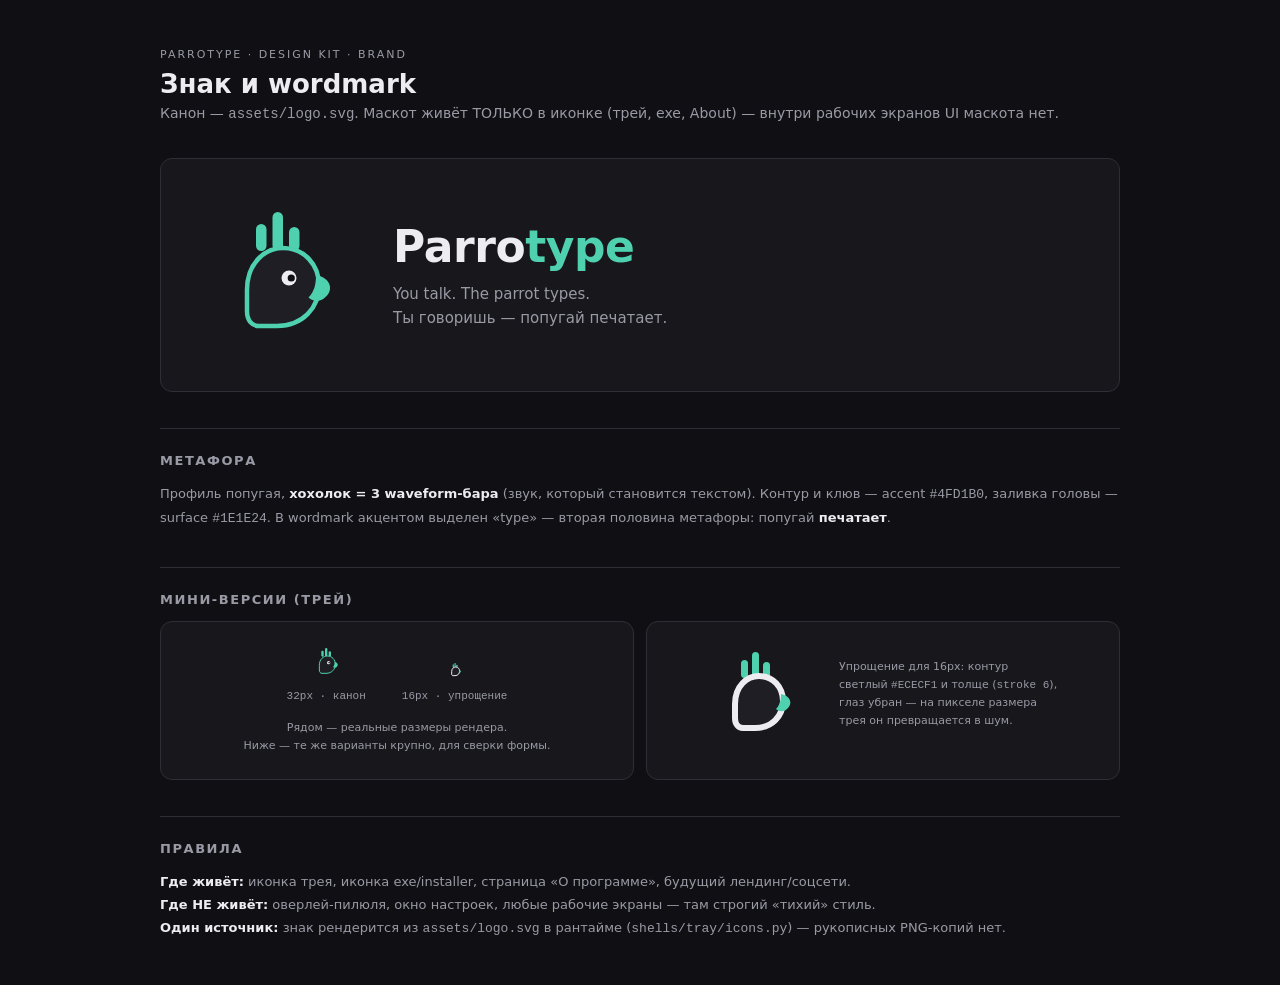
==== design/kit/logo.html @ 26a40add "design: brand kit — self-contained preview cards for design iteration Six dsCard HTML previews (desi" ====
<!-- @dsCard group="Brand" -->
<!doctype html>
<html lang="ru">
<head>
<meta charset="utf-8">
<meta name="viewport" content="width=device-width, initial-scale=1">
<title>Parrotype — Brand / Logo</title>
<style>
  * { margin:0; padding:0; box-sizing:border-box; }
  body {
    background:#101014; color:#ECECF1;
    font-family:"Segoe UI Variable","Segoe UI",system-ui,sans-serif;
    padding:48px; min-height:100vh;
  }
  .wrap { max-width:960px; margin:0 auto; }
  .eyebrow { font-size:11px; letter-spacing:.18em; text-transform:uppercase; color:#9A9AA6; margin-bottom:8px; }
  h1 { font-size:26px; font-weight:600; margin-bottom:6px; }
  .sub { color:#9A9AA6; font-size:14px; margin-bottom:36px; }
  h2 { font-size:13px; font-weight:600; letter-spacing:.12em; text-transform:uppercase;
       color:#9A9AA6; margin:36px 0 14px; padding-top:24px; border-top:1px solid #2E2E36; }
  .mono { font-family:"Cascadia Mono","Consolas",monospace; }
  .hero { display:flex; align-items:center; gap:44px; background:#17171C; border:1px solid #2E2E36;
          border-radius:12px; padding:44px; }
  .wordmark { font-size:44px; font-weight:700; letter-spacing:-0.01em; }
  .wordmark .a { color:#4FD1B0; }
  .slogan { margin-top:10px; font-size:15px; color:#9A9AA6; line-height:1.6; }
  .grid { display:grid; grid-template-columns:1fr 1fr; gap:12px; }
  .cell { background:#17171C; border:1px solid #2E2E36; border-radius:12px; padding:24px;
          display:flex; flex-direction:column; align-items:center; gap:14px; }
  .cell .cap { font-size:11px; color:#9A9AA6; text-align:center; line-height:1.6; }
  .sizes { display:flex; align-items:flex-end; gap:36px; }
  .sizebox { display:flex; flex-direction:column; align-items:center; gap:10px; }
  .rules { font-size:13px; color:#9A9AA6; line-height:1.8; }
  .rules b { color:#ECECF1; font-weight:600; }
  svg { display:block; }
</style>
</head>
<body>
<div class="wrap">
  <div class="eyebrow">Parrotype · Design Kit · Brand</div>
  <h1>Знак и wordmark</h1>
  <div class="sub">Канон — <span class="mono">assets/logo.svg</span>. Маскот живёт ТОЛЬКО в иконке (трей, exe, About) — внутри рабочих экранов UI маскота нет.</div>

  <div class="hero">
    <!-- canonical mark, verbatim from assets/logo.svg -->
    <svg width="144" height="144" viewBox="0 0 96 96" xmlns="http://www.w3.org/2000/svg" aria-label="Parrotype mark">
      <rect x="34" y="14" width="7" height="18" rx="3.5" fill="#4FD1B0"/>
      <rect x="45" y="6"  width="7" height="26" rx="3.5" fill="#4FD1B0"/>
      <rect x="56" y="16" width="7" height="16" rx="3.5" fill="#4FD1B0"/>
      <path d="M28 58 C28 40 40 30 52 30 C66 30 76 41 76 55 C76 70 65 82 48 82 L36 82 C31 82 28 78 28 72 Z" fill="#1E1E24" stroke="#4FD1B0" stroke-width="3"/>
      <path d="M74 48 C84 50 86 58 80 63 C77 66 72 66 69 63 C73 59 74 54 74 48 Z" fill="#4FD1B0"/>
      <circle cx="56" cy="50" r="5" fill="#ECECF1"/>
      <circle cx="57.5" cy="50" r="2.4" fill="#101014"/>
    </svg>
    <div>
      <div class="wordmark">Parro<span class="a">type</span></div>
      <div class="slogan">You talk. The parrot types.<br>Ты говоришь — попугай печатает.</div>
    </div>
  </div>

  <h2>Метафора</h2>
  <div class="rules">
    Профиль попугая, <b>хохолок = 3 waveform-бара</b> (звук, который становится текстом). Контур и клюв — accent
    <span class="mono">#4FD1B0</span>, заливка головы — surface <span class="mono">#1E1E24</span>.
    В wordmark акцентом выделен «type» — вторая половина метафоры: попугай <b>печатает</b>.
  </div>

  <h2>Мини-версии (трей)</h2>
  <div class="grid">
    <div class="cell">
      <div class="sizes">
        <div class="sizebox">
          <svg width="32" height="32" viewBox="0 0 96 96" xmlns="http://www.w3.org/2000/svg">
            <rect x="34" y="14" width="7" height="18" rx="3.5" fill="#4FD1B0"/>
            <rect x="45" y="6"  width="7" height="26" rx="3.5" fill="#4FD1B0"/>
            <rect x="56" y="16" width="7" height="16" rx="3.5" fill="#4FD1B0"/>
            <path d="M28 58 C28 40 40 30 52 30 C66 30 76 41 76 55 C76 70 65 82 48 82 L36 82 C31 82 28 78 28 72 Z" fill="#1E1E24" stroke="#4FD1B0" stroke-width="3"/>
            <path d="M74 48 C84 50 86 58 80 63 C77 66 72 66 69 63 C73 59 74 54 74 48 Z" fill="#4FD1B0"/>
            <circle cx="56" cy="50" r="5" fill="#ECECF1"/>
            <circle cx="57.5" cy="50" r="2.4" fill="#101014"/>
          </svg>
          <div class="cap mono">32px · канон</div>
        </div>
        <div class="sizebox">
          <svg width="16" height="16" viewBox="0 0 96 96" xmlns="http://www.w3.org/2000/svg">
            <rect x="34" y="14" width="7" height="18" rx="3.5" fill="#4FD1B0"/>
            <rect x="45" y="6"  width="7" height="26" rx="3.5" fill="#4FD1B0"/>
            <rect x="56" y="16" width="7" height="16" rx="3.5" fill="#4FD1B0"/>
            <path d="M28 58 C28 40 40 30 52 30 C66 30 76 41 76 55 C76 70 65 82 48 82 L36 82 C31 82 28 78 28 72 Z" fill="#1E1E24" stroke="#ECECF1" stroke-width="6"/>
            <path d="M74 48 C84 50 86 58 80 63 C77 66 72 66 69 63 C73 59 74 54 74 48 Z" fill="#4FD1B0"/>
          </svg>
          <div class="cap mono">16px · упрощение</div>
        </div>
      </div>
      <div class="cap">Рядом — реальные размеры рендера.<br>Ниже — те же варианты крупно, для сверки формы.</div>
    </div>
    <div class="cell">
      <div class="sizes">
        <svg width="96" height="96" viewBox="0 0 96 96" xmlns="http://www.w3.org/2000/svg">
          <rect x="34" y="14" width="7" height="18" rx="3.5" fill="#4FD1B0"/>
          <rect x="45" y="6"  width="7" height="26" rx="3.5" fill="#4FD1B0"/>
          <rect x="56" y="16" width="7" height="16" rx="3.5" fill="#4FD1B0"/>
          <path d="M28 58 C28 40 40 30 52 30 C66 30 76 41 76 55 C76 70 65 82 48 82 L36 82 C31 82 28 78 28 72 Z" fill="#1E1E24" stroke="#ECECF1" stroke-width="6"/>
          <path d="M74 48 C84 50 86 58 80 63 C77 66 72 66 69 63 C73 59 74 54 74 48 Z" fill="#4FD1B0"/>
        </svg>
        <div class="cap" style="align-self:center; max-width:220px; text-align:left;">
          Упрощение для 16px: контур светлый <span class="mono">#ECECF1</span> и толще
          (<span class="mono">stroke 6</span>), глаз убран — на пикселе размера трея он превращается в шум.
        </div>
      </div>
    </div>
  </div>

  <h2>Правила</h2>
  <div class="rules">
    <b>Где живёт:</b> иконка трея, иконка exe/installer, страница «О программе», будущий лендинг/соцсети.<br>
    <b>Где НЕ живёт:</b> оверлей-пилюля, окно настроек, любые рабочие экраны — там строгий «тихий» стиль.<br>
    <b>Один источник:</b> знак рендерится из <span class="mono">assets/logo.svg</span> в рантайме
    (<span class="mono">shells/tray/icons.py</span>) — рукописных PNG-копий нет.
  </div>
</div>
</body>
</html>
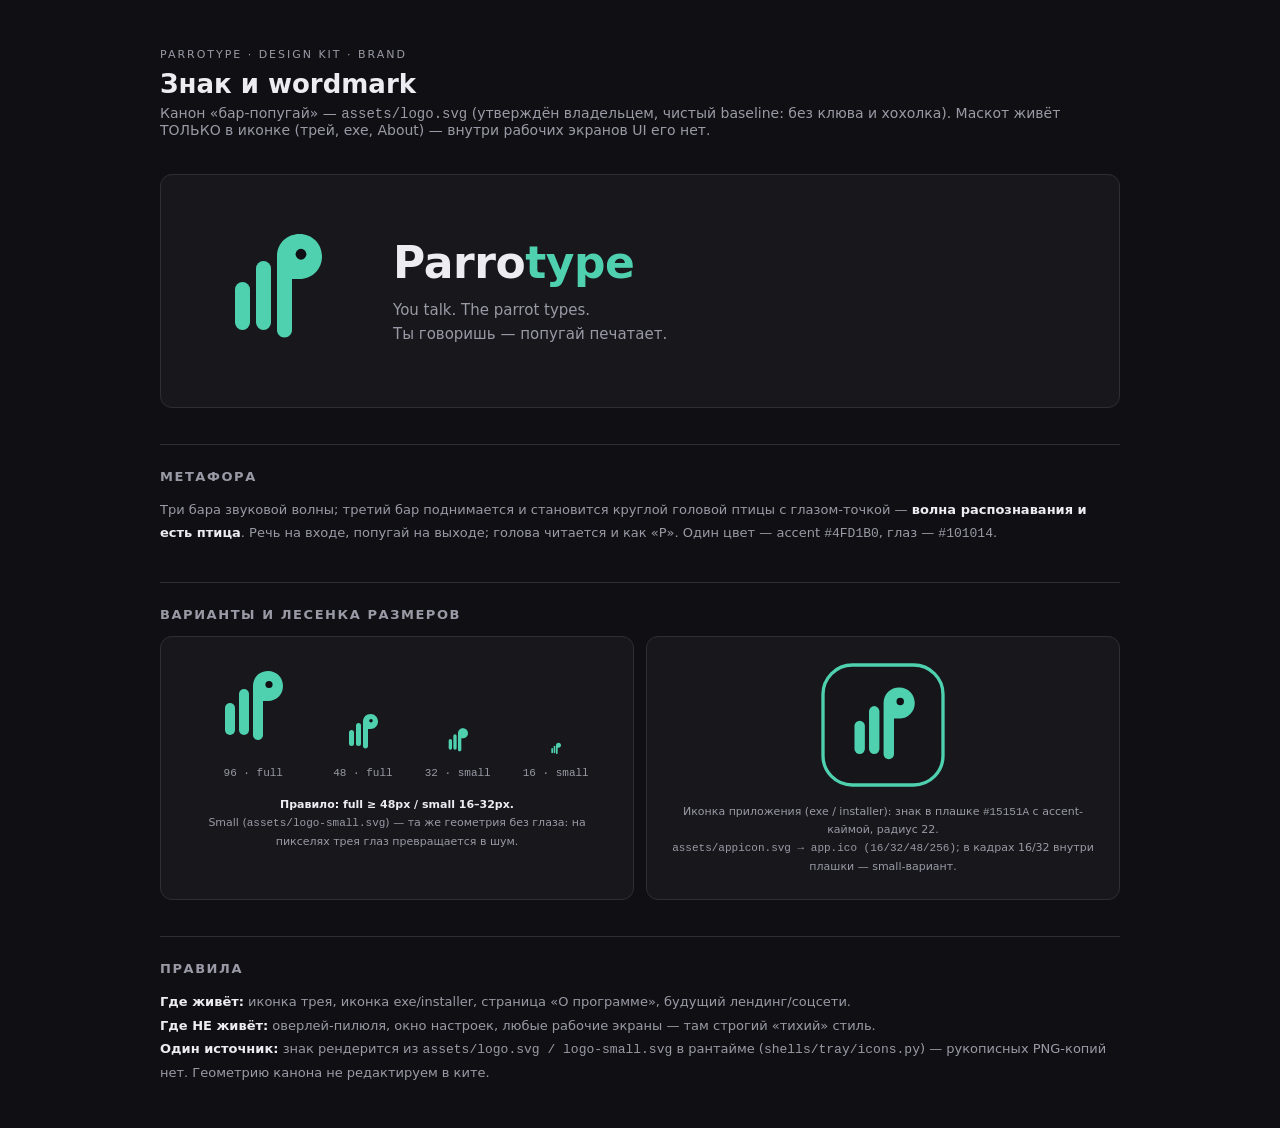
==== commit 5b6a151e: "brand: new canonical mark — bar-parrot clean baseline Owner-approved mark direction: three waveform " ====
--- a/design/kit/logo.html
+++ b/design/kit/logo.html
@@ -28,8 +28,8 @@
   .cell { background:#17171C; border:1px solid #2E2E36; border-radius:12px; padding:24px;
           display:flex; flex-direction:column; align-items:center; gap:14px; }
   .cell .cap { font-size:11px; color:#9A9AA6; text-align:center; line-height:1.6; }
-  .sizes { display:flex; align-items:flex-end; gap:36px; }
-  .sizebox { display:flex; flex-direction:column; align-items:center; gap:10px; }
+  .ladder { display:flex; align-items:flex-end; gap:32px; justify-content:center; }
+  .step { display:flex; flex-direction:column; align-items:center; gap:8px; }
   .rules { font-size:13px; color:#9A9AA6; line-height:1.8; }
   .rules b { color:#ECECF1; font-weight:600; }
   svg { display:block; }
@@ -39,18 +39,15 @@
 <div class="wrap">
   <div class="eyebrow">Parrotype · Design Kit · Brand</div>
   <h1>Знак и wordmark</h1>
-  <div class="sub">Канон — <span class="mono">assets/logo.svg</span>. Маскот живёт ТОЛЬКО в иконке (трей, exe, About) — внутри рабочих экранов UI маскота нет.</div>
+  <div class="sub">Канон «бар-попугай» — <span class="mono">assets/logo.svg</span> (утверждён владельцем, чистый baseline: без клюва и хохолка). Маскот живёт ТОЛЬКО в иконке (трей, exe, About) — внутри рабочих экранов UI его нет.</div>
 
   <div class="hero">
     <!-- canonical mark, verbatim from assets/logo.svg -->
     <svg width="144" height="144" viewBox="0 0 96 96" xmlns="http://www.w3.org/2000/svg" aria-label="Parrotype mark">
-      <rect x="34" y="14" width="7" height="18" rx="3.5" fill="#4FD1B0"/>
-      <rect x="45" y="6"  width="7" height="26" rx="3.5" fill="#4FD1B0"/>
-      <rect x="56" y="16" width="7" height="16" rx="3.5" fill="#4FD1B0"/>
-      <path d="M28 58 C28 40 40 30 52 30 C66 30 76 41 76 55 C76 70 65 82 48 82 L36 82 C31 82 28 78 28 72 Z" fill="#1E1E24" stroke="#4FD1B0" stroke-width="3"/>
-      <path d="M74 48 C84 50 86 58 80 63 C77 66 72 66 69 63 C73 59 74 54 74 48 Z" fill="#4FD1B0"/>
-      <circle cx="56" cy="50" r="5" fill="#ECECF1"/>
-      <circle cx="57.5" cy="50" r="2.4" fill="#101014"/>
+      <rect x="20" y="42" width="10" height="32" rx="5" fill="#4FD1B0"/>
+      <rect x="34" y="28" width="10" height="46" rx="5" fill="#4FD1B0"/>
+      <path d="M48 74 L48 25 C48 16 54.8 10 63 10 C71.5 10 78 16.5 78 25 C78 33.5 71.5 40 63 40 L58 40 L58 74 C58 76.8 55.8 79 53 79 C50.2 79 48 76.8 48 74 Z" fill="#4FD1B0"/>
+      <circle cx="64" cy="23.5" r="3.6" fill="#101014"/>
     </svg>
     <div>
       <div class="wordmark">Parro<span class="a">type</span></div>
@@ -60,54 +57,70 @@
 
   <h2>Метафора</h2>
   <div class="rules">
-    Профиль попугая, <b>хохолок = 3 waveform-бара</b> (звук, который становится текстом). Контур и клюв — accent
-    <span class="mono">#4FD1B0</span>, заливка головы — surface <span class="mono">#1E1E24</span>.
-    В wordmark акцентом выделен «type» — вторая половина метафоры: попугай <b>печатает</b>.
+    Три бара звуковой волны; третий бар поднимается и становится круглой головой птицы с глазом-точкой —
+    <b>волна распознавания и есть птица</b>. Речь на входе, попугай на выходе; голова читается и как «P».
+    Один цвет — accent <span class="mono">#4FD1B0</span>, глаз — <span class="mono">#101014</span>.
   </div>
 
-  <h2>Мини-версии (трей)</h2>
+  <h2>Варианты и лесенка размеров</h2>
   <div class="grid">
     <div class="cell">
-      <div class="sizes">
-        <div class="sizebox">
-          <svg width="32" height="32" viewBox="0 0 96 96" xmlns="http://www.w3.org/2000/svg">
-            <rect x="34" y="14" width="7" height="18" rx="3.5" fill="#4FD1B0"/>
-            <rect x="45" y="6"  width="7" height="26" rx="3.5" fill="#4FD1B0"/>
-            <rect x="56" y="16" width="7" height="16" rx="3.5" fill="#4FD1B0"/>
-            <path d="M28 58 C28 40 40 30 52 30 C66 30 76 41 76 55 C76 70 65 82 48 82 L36 82 C31 82 28 78 28 72 Z" fill="#1E1E24" stroke="#4FD1B0" stroke-width="3"/>
-            <path d="M74 48 C84 50 86 58 80 63 C77 66 72 66 69 63 C73 59 74 54 74 48 Z" fill="#4FD1B0"/>
-            <circle cx="56" cy="50" r="5" fill="#ECECF1"/>
-            <circle cx="57.5" cy="50" r="2.4" fill="#101014"/>
+      <div class="ladder">
+        <div class="step">
+          <svg width="96" height="96" viewBox="0 0 96 96">
+            <rect x="20" y="42" width="10" height="32" rx="5" fill="#4FD1B0"/>
+            <rect x="34" y="28" width="10" height="46" rx="5" fill="#4FD1B0"/>
+            <path d="M48 74 L48 25 C48 16 54.8 10 63 10 C71.5 10 78 16.5 78 25 C78 33.5 71.5 40 63 40 L58 40 L58 74 C58 76.8 55.8 79 53 79 C50.2 79 48 76.8 48 74 Z" fill="#4FD1B0"/>
+            <circle cx="64" cy="23.5" r="3.6" fill="#101014"/>
           </svg>
-          <div class="cap mono">32px · канон</div>
+          <div class="cap mono">96 · full</div>
         </div>
-        <div class="sizebox">
-          <svg width="16" height="16" viewBox="0 0 96 96" xmlns="http://www.w3.org/2000/svg">
-            <rect x="34" y="14" width="7" height="18" rx="3.5" fill="#4FD1B0"/>
-            <rect x="45" y="6"  width="7" height="26" rx="3.5" fill="#4FD1B0"/>
-            <rect x="56" y="16" width="7" height="16" rx="3.5" fill="#4FD1B0"/>
-            <path d="M28 58 C28 40 40 30 52 30 C66 30 76 41 76 55 C76 70 65 82 48 82 L36 82 C31 82 28 78 28 72 Z" fill="#1E1E24" stroke="#ECECF1" stroke-width="6"/>
-            <path d="M74 48 C84 50 86 58 80 63 C77 66 72 66 69 63 C73 59 74 54 74 48 Z" fill="#4FD1B0"/>
+        <div class="step">
+          <svg width="48" height="48" viewBox="0 0 96 96">
+            <rect x="20" y="42" width="10" height="32" rx="5" fill="#4FD1B0"/>
+            <rect x="34" y="28" width="10" height="46" rx="5" fill="#4FD1B0"/>
+            <path d="M48 74 L48 25 C48 16 54.8 10 63 10 C71.5 10 78 16.5 78 25 C78 33.5 71.5 40 63 40 L58 40 L58 74 C58 76.8 55.8 79 53 79 C50.2 79 48 76.8 48 74 Z" fill="#4FD1B0"/>
+            <circle cx="64" cy="23.5" r="3.6" fill="#101014"/>
           </svg>
-          <div class="cap mono">16px · упрощение</div>
+          <div class="cap mono">48 · full</div>
+        </div>
+        <div class="step">
+          <svg width="32" height="32" viewBox="0 0 96 96">
+            <rect x="20" y="42" width="10" height="32" rx="5" fill="#4FD1B0"/>
+            <rect x="34" y="28" width="10" height="46" rx="5" fill="#4FD1B0"/>
+            <path d="M48 74 L48 25 C48 16 54.8 10 63 10 C71.5 10 78 16.5 78 25 C78 33.5 71.5 40 63 40 L58 40 L58 74 C58 76.8 55.8 79 53 79 C50.2 79 48 76.8 48 74 Z" fill="#4FD1B0"/>
+          </svg>
+          <div class="cap mono">32 · small</div>
+        </div>
+        <div class="step">
+          <svg width="16" height="16" viewBox="0 0 96 96">
+            <rect x="20" y="42" width="10" height="32" rx="5" fill="#4FD1B0"/>
+            <rect x="34" y="28" width="10" height="46" rx="5" fill="#4FD1B0"/>
+            <path d="M48 74 L48 25 C48 16 54.8 10 63 10 C71.5 10 78 16.5 78 25 C78 33.5 71.5 40 63 40 L58 40 L58 74 C58 76.8 55.8 79 53 79 C50.2 79 48 76.8 48 74 Z" fill="#4FD1B0"/>
+          </svg>
+          <div class="cap mono">16 · small</div>
         </div>
       </div>
-      <div class="cap">Рядом — реальные размеры рендера.<br>Ниже — те же варианты крупно, для сверки формы.</div>
+      <div class="cap"><b style="color:#ECECF1;">Правило: full ≥ 48px / small 16–32px.</b><br>
+        Small (<span class="mono">assets/logo-small.svg</span>) — та же геометрия без глаза:
+        на пикселях трея глаз превращается в шум.</div>
     </div>
     <div class="cell">
-      <div class="sizes">
-        <svg width="96" height="96" viewBox="0 0 96 96" xmlns="http://www.w3.org/2000/svg">
-          <rect x="34" y="14" width="7" height="18" rx="3.5" fill="#4FD1B0"/>
-          <rect x="45" y="6"  width="7" height="26" rx="3.5" fill="#4FD1B0"/>
-          <rect x="56" y="16" width="7" height="16" rx="3.5" fill="#4FD1B0"/>
-          <path d="M28 58 C28 40 40 30 52 30 C66 30 76 41 76 55 C76 70 65 82 48 82 L36 82 C31 82 28 78 28 72 Z" fill="#1E1E24" stroke="#ECECF1" stroke-width="6"/>
-          <path d="M74 48 C84 50 86 58 80 63 C77 66 72 66 69 63 C73 59 74 54 74 48 Z" fill="#4FD1B0"/>
-        </svg>
-        <div class="cap" style="align-self:center; max-width:220px; text-align:left;">
-          Упрощение для 16px: контур светлый <span class="mono">#ECECF1</span> и толще
-          (<span class="mono">stroke 6</span>), глаз убран — на пикселе размера трея он превращается в шум.
-        </div>
-      </div>
+      <!-- app icon, verbatim from assets/appicon.svg -->
+      <svg width="128" height="128" viewBox="0 0 96 96" xmlns="http://www.w3.org/2000/svg">
+        <rect x="3" y="3" width="90" height="90" rx="22" fill="#15151A"/>
+        <rect x="3" y="3" width="90" height="90" rx="22" fill="none" stroke="#4FD1B0" stroke-width="2.5"/>
+        <g transform="translate(11,12) scale(0.78)">
+          <rect x="20" y="42" width="10" height="32" rx="5" fill="#4FD1B0"/>
+          <rect x="34" y="28" width="10" height="46" rx="5" fill="#4FD1B0"/>
+          <path d="M48 74 L48 25 C48 16 54.8 10 63 10 C71.5 10 78 16.5 78 25 C78 33.5 71.5 40 63 40 L58 40 L58 74 C58 76.8 55.8 79 53 79 C50.2 79 48 76.8 48 74 Z" fill="#4FD1B0"/>
+          <circle cx="64" cy="23.5" r="3.6" fill="#101014"/>
+        </g>
+      </svg>
+      <div class="cap">Иконка приложения (exe / installer): знак в плашке
+        <span class="mono">#15151A</span> с accent-каймой, радиус 22.<br>
+        <span class="mono">assets/appicon.svg → app.ico (16/32/48/256)</span>;
+        в кадрах 16/32 внутри плашки — small-вариант.</div>
     </div>
   </div>
 
@@ -115,8 +128,8 @@
   <div class="rules">
     <b>Где живёт:</b> иконка трея, иконка exe/installer, страница «О программе», будущий лендинг/соцсети.<br>
     <b>Где НЕ живёт:</b> оверлей-пилюля, окно настроек, любые рабочие экраны — там строгий «тихий» стиль.<br>
-    <b>Один источник:</b> знак рендерится из <span class="mono">assets/logo.svg</span> в рантайме
-    (<span class="mono">shells/tray/icons.py</span>) — рукописных PNG-копий нет.
+    <b>Один источник:</b> знак рендерится из <span class="mono">assets/logo.svg / logo-small.svg</span> в рантайме
+    (<span class="mono">shells/tray/icons.py</span>) — рукописных PNG-копий нет. Геометрию канона не редактируем в ките.
   </div>
 </div>
 </body>
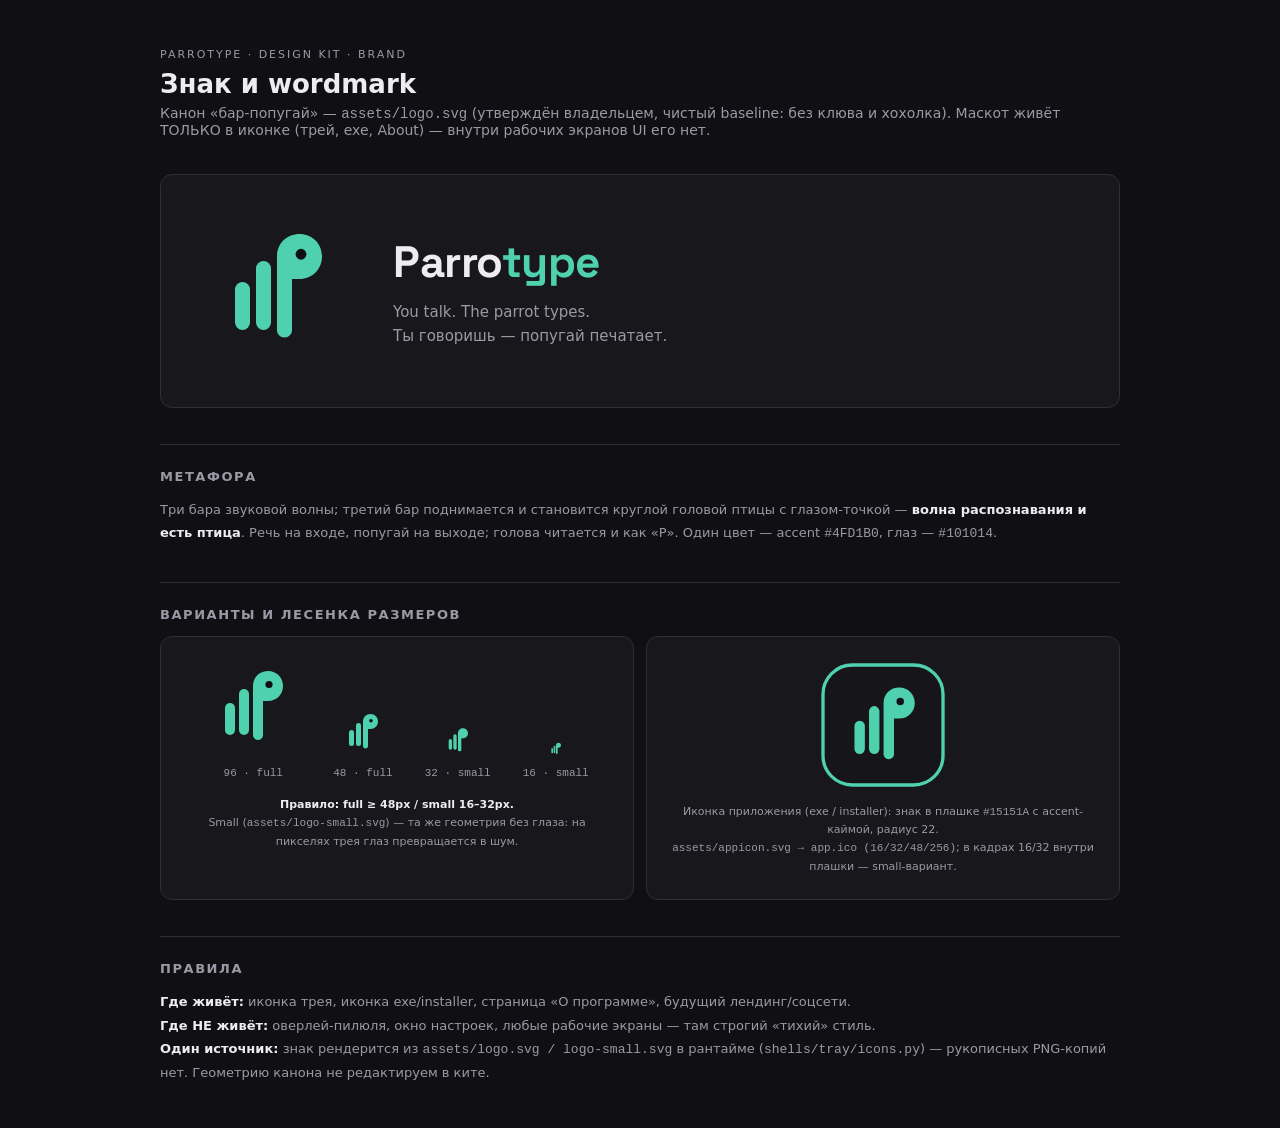
==== commit f0757576: "brand(type): Space Grotesk for headings/wordmark/kickers (owner variant C) - Space Grotesk (OFL 1.1)" ====
--- a/design/kit/logo.html
+++ b/design/kit/logo.html
@@ -5,6 +5,8 @@
 <meta charset="utf-8">
 <meta name="viewport" content="width=device-width, initial-scale=1">
 <title>Parrotype — Brand / Logo</title>
+<style>/* Space Grotesk (OFL 1.1) embedded for self-contained preview */
+@font-face { font-family: 'Space Grotesk'; src: url([data-uri]) format('truetype'); font-weight: 300 700; }</style>
 <style>
   * { margin:0; padding:0; box-sizing:border-box; }
   body {
@@ -21,7 +23,8 @@
   .mono { font-family:"Cascadia Mono","Consolas",monospace; }
   .hero { display:flex; align-items:center; gap:44px; background:#17171C; border:1px solid #2E2E36;
           border-radius:12px; padding:44px; }
-  .wordmark { font-size:44px; font-weight:700; letter-spacing:-0.01em; }
+  .wordmark { font-family:'Space Grotesk','Segoe UI Variable','Segoe UI';
+              font-size:44px; font-weight:700; letter-spacing:-0.01em; }
   .wordmark .a { color:#4FD1B0; }
   .slogan { margin-top:10px; font-size:15px; color:#9A9AA6; line-height:1.6; }
   .grid { display:grid; grid-template-columns:1fr 1fr; gap:12px; }
